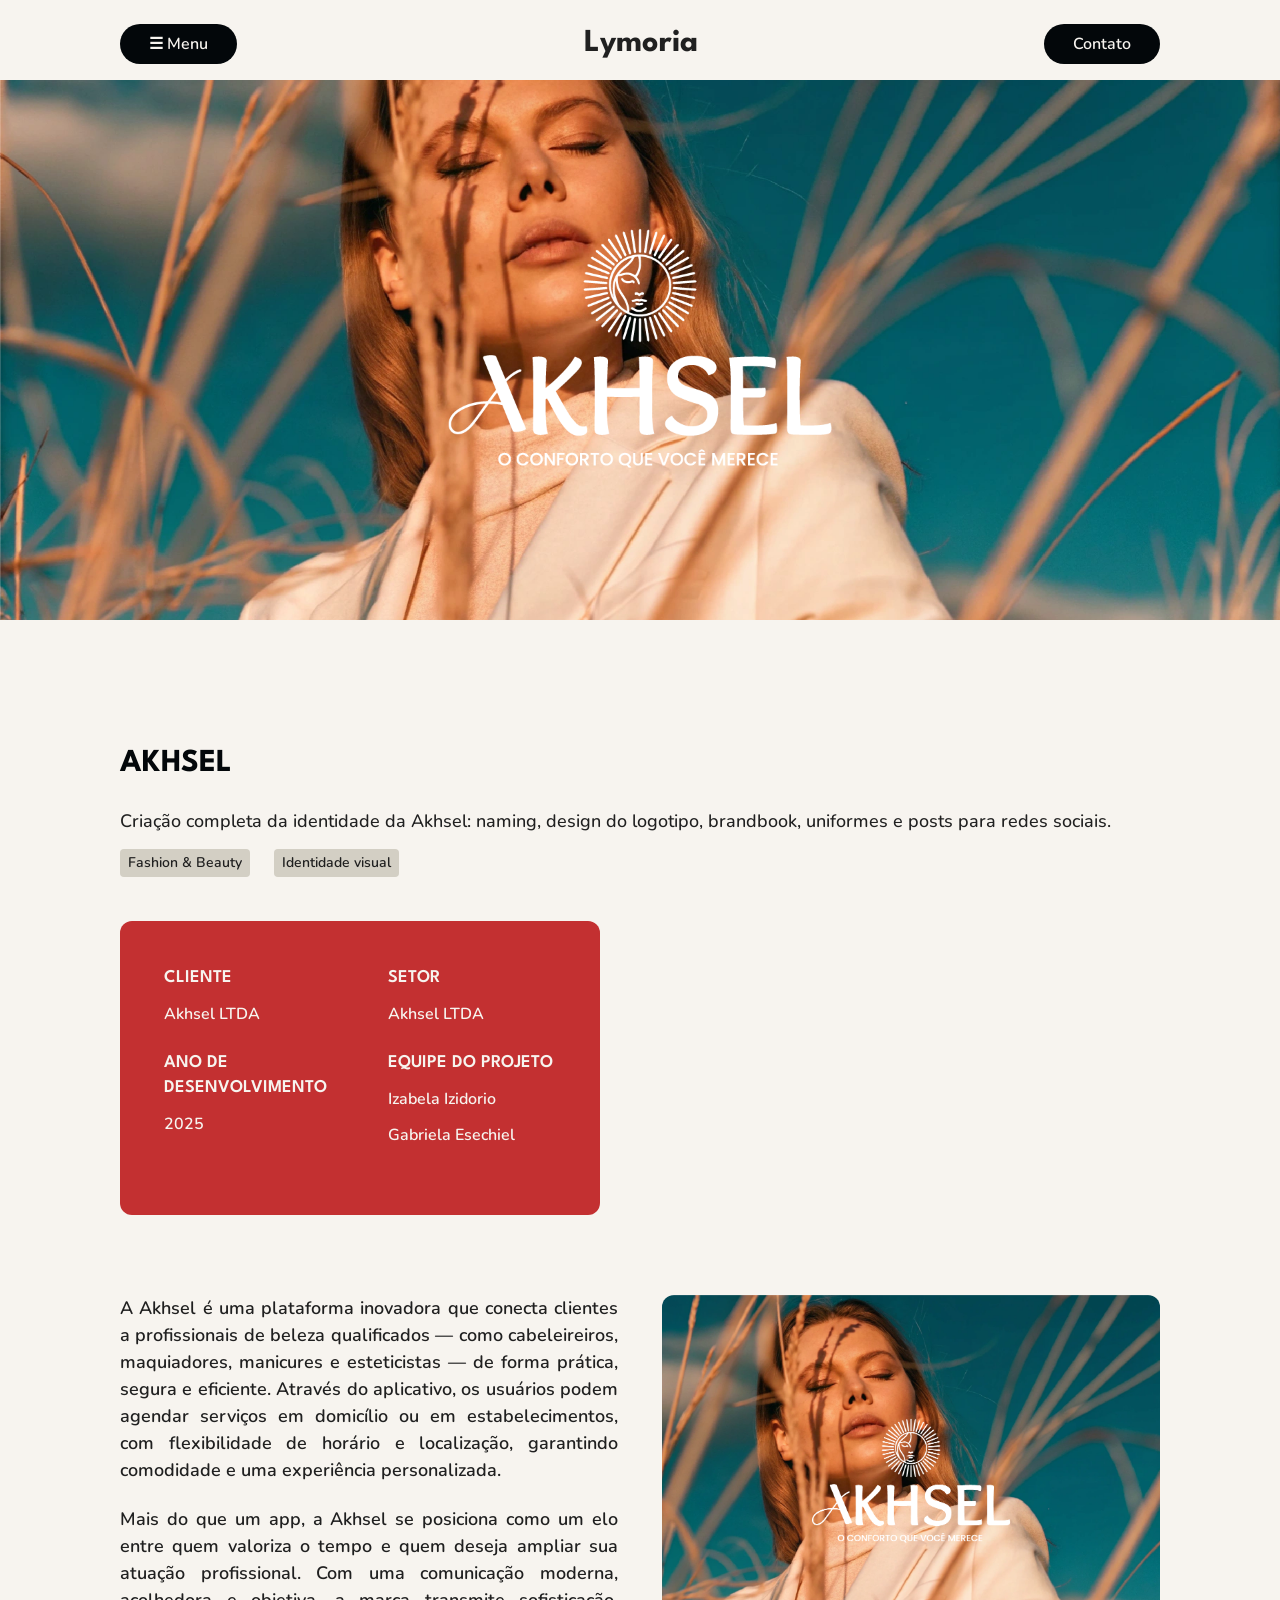
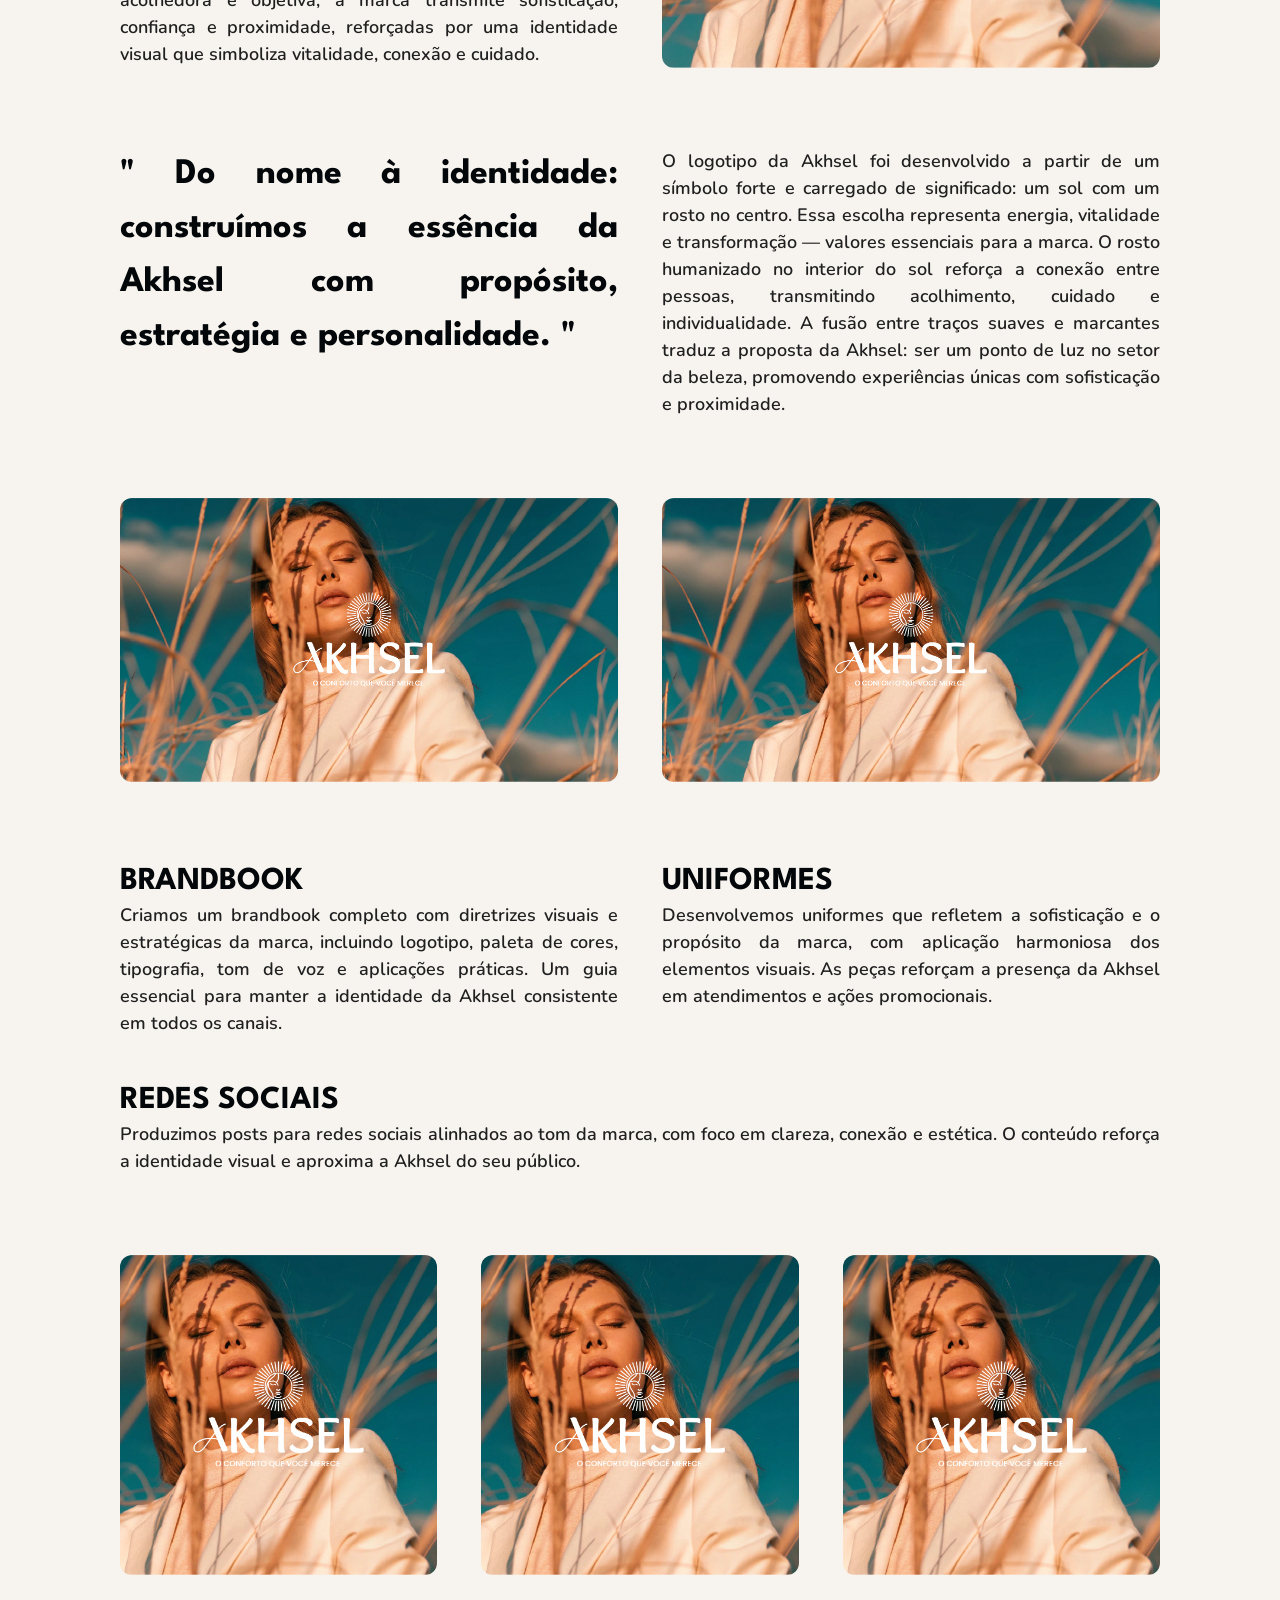
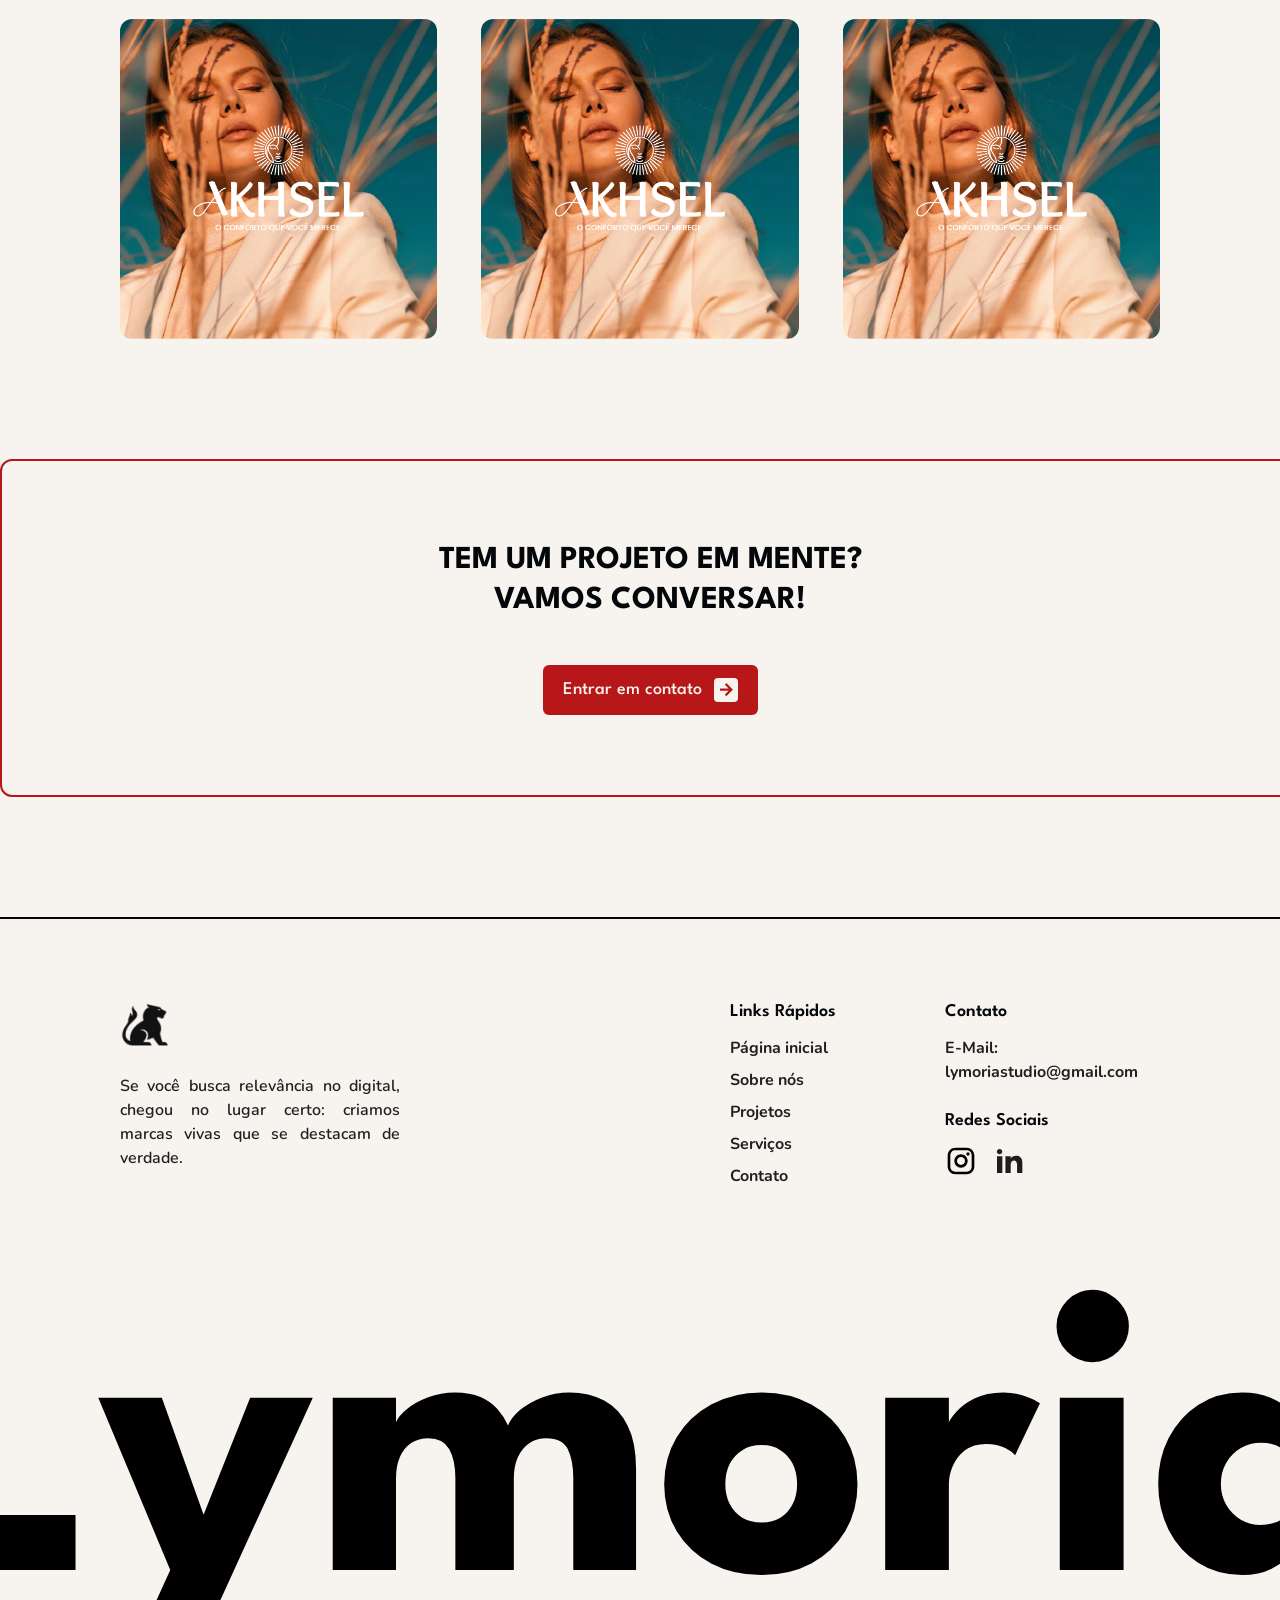
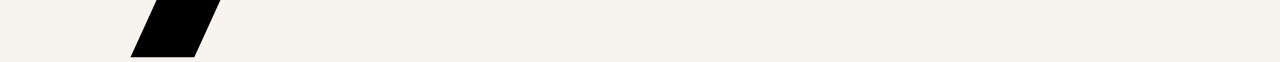
==== akhsel.html @ c05a69fa "projeto pg" ====
<!DOCTYPE html>
<html lang="pt-br">

<head>
    <meta charset="UTF-8">
    <meta name="viewport" content="width=device-width, initial-scale=1.0">
    <link rel="preconnect" href="https://fonts.googleapis.com">
    <link rel="preconnect" href="https://fonts.gstatic.com" crossorigin>
    <link
        href="https://fonts.googleapis.com/css2?family=League+Spartan:wght@100..900&family=Nunito:ital,wght@0,200..1000;1,200..1000&display=swap"
        rel="stylesheet">
    <link href="https://fonts.googleapis.com/icon?family=Material+Icons" rel="stylesheet" />
    <link rel="shortcut icon" href="./img/logos/fiveicon-preto.svg" type="image/x-icon">
    <link rel="stylesheet" href="./css/style.css">
    <title>Projeto - Akhsel</title>
</head>

<body>

    <!--NAVBAR-->
    <header>
        <nav class="navbar">
            <div class="nav-left">
                <button class="nav-btn menu-btn font-2-s-sb cor-b0" id="menu-toggle">☰ Menu</button>

                <!-- Menu que aparece ao clicar -->
                <div id="menu-popup" class="menu-popup hidden">
                    <ul>
                        <li><a href="./index.html" class="font-2-m-sb cor-b0">Página Inicial</a></li>
                        <li><a href="./aboutus.html" class="font-2-m-sb cor-b0">Sobre nós</a></li>
                        <li><a href="./projetosgeral.html" class="font-2-m-sb cor-b0">Projetos</a></li>
                        <li><a href="./contact.html" class="font-2-m-sb cor-b0">Contato</a></li>
                    </ul>
                </div>
            </div>

            <a href="index.html" class="font-1-xl-b cor-b7">Lymoria</a>
            <button class="nav-btn contato-btn font-2-s-sb"><a href=" #" class="cor-b0">Contato</a></button>
        </nav>
    </header>

    <!--IMAGEM OU VIDEO DESTAQUE-->
    <div class="header-hero">
        <img src="./img/projetos/akhesel/Ativo 3.png" alt="">
    </div>

    <!--CONTEUDO - STUDY CASE-->
    <section class="contedo-projetos-desc">
        <div class="content-conteudo">

            <!--CONT-P1-->
            <div class="cont-p1">
                <div class="cont-txt">
                    <h1 class="font-1-xl-b cor-b8">AKHSEL</h1>
                    <p class="font-2-m cor-b7">Criação completa da identidade da Akhsel: naming, design do logotipo,
                        brandbook, uniformes e
                        posts para redes sociais.</p>
                </div>
                <!--CATEGORIAS-->
                <div class="destaques-categorias">
                    <div class="card-cat-pg">
                        <h3 class="font-2-xs-sb cor-b7">Fashion & Beauty</h3>
                    </div>
                    <div class="card-cat-pg">
                        <h3 class="font-2-xs-sb cor-b7">Identidade visual</h3>
                    </div>
                </div>

                <!--INFORMAÇÃO-->
                <div class="inf-cricao">
                    <div class="card-inf">
                        <div class="inf-1">
                            <div class="inf-txt">
                                <h3 class="font-1-m-sb cor-b0">CLIENTE</h3>
                                <p class="font-2-s-sb cor-b0">Akhsel LTDA</p>
                            </div>

                            <div class="inf-txt">
                                <h3 class="font-1-m-sb cor-b0">ANO DE DESENVOLVIMENTO</h3>
                                <p class="font-2-s-sb cor-b0">2025</p>
                            </div>
                        </div>

                        <div class="inf-2">
                            <div class="inf-txt">
                                <h3 class="font-1-m-sb cor-b0">SETOR</h3>
                                <p class="font-2-s-sb cor-b0">Akhsel LTDA</p>
                            </div>

                            <div class="inf-txt">
                                <h3 class="font-1-m-sb cor-b0">EQUIPE DO PROJETO</h3>
                                <p class="font-2-s-sb cor-b0">Izabela Izidorio</p>
                                <p class="font-2-s-sb cor-b0">Gabriela Esechiel</p>
                            </div>
                        </div>
                    </div>
                </div>
            </div>

            <!--CONT-P2-->
            <div class="cont-p2">
                <div class="cont-txt-p2">

                    <div class="p2-desc">
                        <p class="p2-1 font-2-m-sb cor-b7">A Akhsel é uma plataforma inovadora que conecta clientes a
                            profissionais de beleza qualificados — como cabeleireiros, maquiadores, manicures e
                            esteticistas — de forma prática, segura e eficiente. Através do aplicativo, os usuários
                            podem agendar serviços em domicílio ou em estabelecimentos, com flexibilidade de horário e
                            localização, garantindo comodidade e uma experiência personalizada.</p>

                        <p class="p2-2 font-2-m-sb cor-b7">Mais do que um app, a Akhsel se posiciona como um elo entre
                            quem valoriza o tempo e quem deseja ampliar sua atuação profissional. Com uma comunicação
                            moderna, acolhedora e objetiva, a marca transmite sofisticação, confiança e proximidade,
                            reforçadas por uma identidade visual que simboliza vitalidade, conexão e cuidado.</p>
                    </div>

                    <div class="p2-img">
                        <img src="./img/projetos/akhesel/Ativo 3.png" alt="">
                    </div>

                </div>
            </div>

            <!--CONT-P3-->
            <div class="cont-p3">
                <div class="cta-desc-p3 font-1-l cor-b8">
                    <h1>" Do nome à identidade: construímos a essência da Akhsel com propósito, estratégia e
                        personalidade. "</h1>
                </div>

                <div class="desc-p3">
                    <p class="font-2-m-sb cor-b7">O logotipo da Akhsel foi desenvolvido a partir de um símbolo forte e
                        carregado de significado: um
                        sol com um rosto no centro. Essa escolha representa energia, vitalidade e transformação —
                        valores essenciais para a marca. O rosto humanizado no interior do sol reforça a conexão entre
                        pessoas, transmitindo acolhimento, cuidado e individualidade. A fusão entre traços suaves e
                        marcantes traduz a proposta da Akhsel: ser um ponto de luz no setor da beleza, promovendo
                        experiências únicas com sofisticação e proximidade.</p>
                </div>
            </div>

            <!--CONT-P4-->
            <div class=" cont-p4">
                <div class="cont-p4-img">
                    <img src="./img/projetos/akhesel/Ativo 3.png" alt="">
                </div>
                <div class="cont-p4-img">
                    <img src="./img/projetos/akhesel/Ativo 3.png" alt="">
                </div>
            </div>
        </div>

        <!--CONT-P5-->
        <div class="cont-p5">
            <div class="cont-p5-txt">
                <div class="p5-t1">
                    <!--BRANDBOOK-->
                    <div class="p5-txt">
                        <h1 class="font-1-xl-b cor-b8">BRANDBOOK</h1>
                        <p class="font-2-m-sb cor-b7">Criamos um brandbook completo com diretrizes visuais e
                            estratégicas da marca, incluindo
                            logotipo, paleta de cores, tipografia, tom de voz e aplicações práticas. Um guia
                            essencial para manter a identidade da Akhsel consistente em todos os canais.</p>
                    </div>
                    <!--UNIFORMES-->
                    <div class="p5-txt">
                        <h1 class="font-1-xl-b cor-b8">UNIFORMES</h1>
                        <p class="font-2-m-sb cor-b7">Desenvolvemos uniformes que refletem a sofisticação e o propósito
                            da marca, com aplicação
                            harmoniosa dos elementos visuais. As peças reforçam a presença da Akhsel em atendimentos
                            e ações promocionais.</p>
                    </div>
                </div>
                <!--REDES SOCIAIS-->
                <div class="p5-txt">
                    <h1 class="font-1-xl-b cor-b8">REDES SOCIAIS</h1>
                    <p class="font-2-m-sb cor-b7">Produzimos posts para redes sociais alinhados ao tom da marca, com
                        foco em clareza, conexão e
                        estética. O conteúdo reforça a identidade visual e aproxima a Akhsel do seu público.</p>
                </div>
            </div>

            <div class="cont-p5-imgs">
                <div class="p5-img1">
                    <div class="p5-img1-st">
                        <img src="./img/projetos/akhesel/Ativo 3.png" alt="">
                        <img src="./img/projetos/akhesel/Ativo 3.png" alt="">
                        <img src="./img/projetos/akhesel/Ativo 3.png" alt="">
                    </div>
                </div>

                <div class="p5-img2">
                    <div class="p5-img2-st">
                        <img src="./img/projetos/akhesel/Ativo 3.png" alt="">
                        <img src="./img/projetos/akhesel/Ativo 3.png" alt="">
                        <img src="./img/projetos/akhesel/Ativo 3.png" alt="">
                    </div>
                </div>
            </div>
        </div>
    </section>

    <section class="desenvolvimento">
        <div class="dev">
            <div class="dev-container">

            </div>
        </div>
    </section>

    <!--CONTATO-->
    <section class=" contato-section" id="contato">
        <div class="contato-card">
            <div class="contato-texto">
                <h2 class="font-1-xl-b cor-b8">TEM UM PROJETO EM MENTE?<br>VAMOS CONVERSAR!</h2>
                <div class="btn-ct">
                    <a href="./contact.html" class="btn btn-red font-1-m cor-b0">
                        Entrar em contato
                        <span class="icon-square">
                            <span class="material-icons">arrow_forward</span>
                        </span>
                    </a>
                </div>
            </div>
        </div>
    </section>

    <!--FOOTER-->
    <section class="footer-section">
        <div class="line-contft"></div>
        <footer class="footer">
            </div>
            <div class="footer-container">
                <div class="line-cont"><span></span></div>

                <!-- Coluna da Esquerda -->
                <div class="footer-col esquerda">
                    <img src="./img/logos/fiveicon-preto.svg" alt="Logo Lymoria" class="footer-logo">
                    <p class="font-2-s-sb cor-b7">
                        Se você busca relevância no digital, chegou no lugar certo: criamos marcas vivas que se destacam
                        de
                        verdade.
                    </p>
                </div>

                <!-- Agrupamento de Links + Contato -->
                <div class="infos-col">
                    <!-- Coluna do Meio -->
                    <div class="footer-col meio">
                        <h4 class="font-1-m-sb  cor-b8">Links Rápidos</h4>
                        <ul>
                            <li><a class="font-2-s-b cor-b7" href="./index.html">Página inicial</a></li>
                            <li><a class="font-2-s-b cor-b7" href="./aboutus.html">Sobre nós</a></li>
                            <li><a class="font-2-s-b cor-b7" href="./projetosgeral.html">Projetos</a></li>
                            <li><a class="font-2-s-b cor-b7" href="./servicos.html">Serviços</a></li>
                            <li><a class="font-2-s-b cor-b7" href="./contact.html">Contato</a></li>
                        </ul>
                    </div>

                    <!-- Coluna da Direita -->
                    <div class="footer-col direita">
                        <h4 class="font-1-m-sb  cor-b8">Contato</h4>
                        <p class="font-2-s-b cor-b7">E-Mail: lymoriastudio@gmail.com</p>
                        <h4 class="font-1-m-sb  cor-b8 redes-sm">Redes Sociais</h4>
                        <div class="social-icons">
                            <a href="#"><img src="./img/icons/mdi_instagram.svg" alt="Instagram"></a>
                            <a href="#"><img src="./img/icons/ri_linkedin-fill.svg" alt="LinkedIn"></a>
                        </div>
                    </div>
                </div>
            </div>

            <div class="footer-brand">
                <h1>Lymoria</h1>
            </div>
        </footer>
    </section>


    <script type="module" src="./script/script.js"></script>
</body>

</html>
---- css/style.css ----
/* Utilidades */
@import "./utilidades/cores.css";
@import "./utilidades/fonts.css";

/* GLOBAL */
@import "./global/global.css";
@import "./global/navbar.css";
@import "./global/footer.css";

/* HOME */
@import"./home/hero.css";
@import "./home/servicos.css";
@import "./home/projetos.css";
@import "./home/cta.css";
@import "./home/sobre.css";
@import "./home/contato.css";

/* PROJETOS */
@import "./projetos/projetosgeral.css";
@import "./projetos/projetos-pg.css";
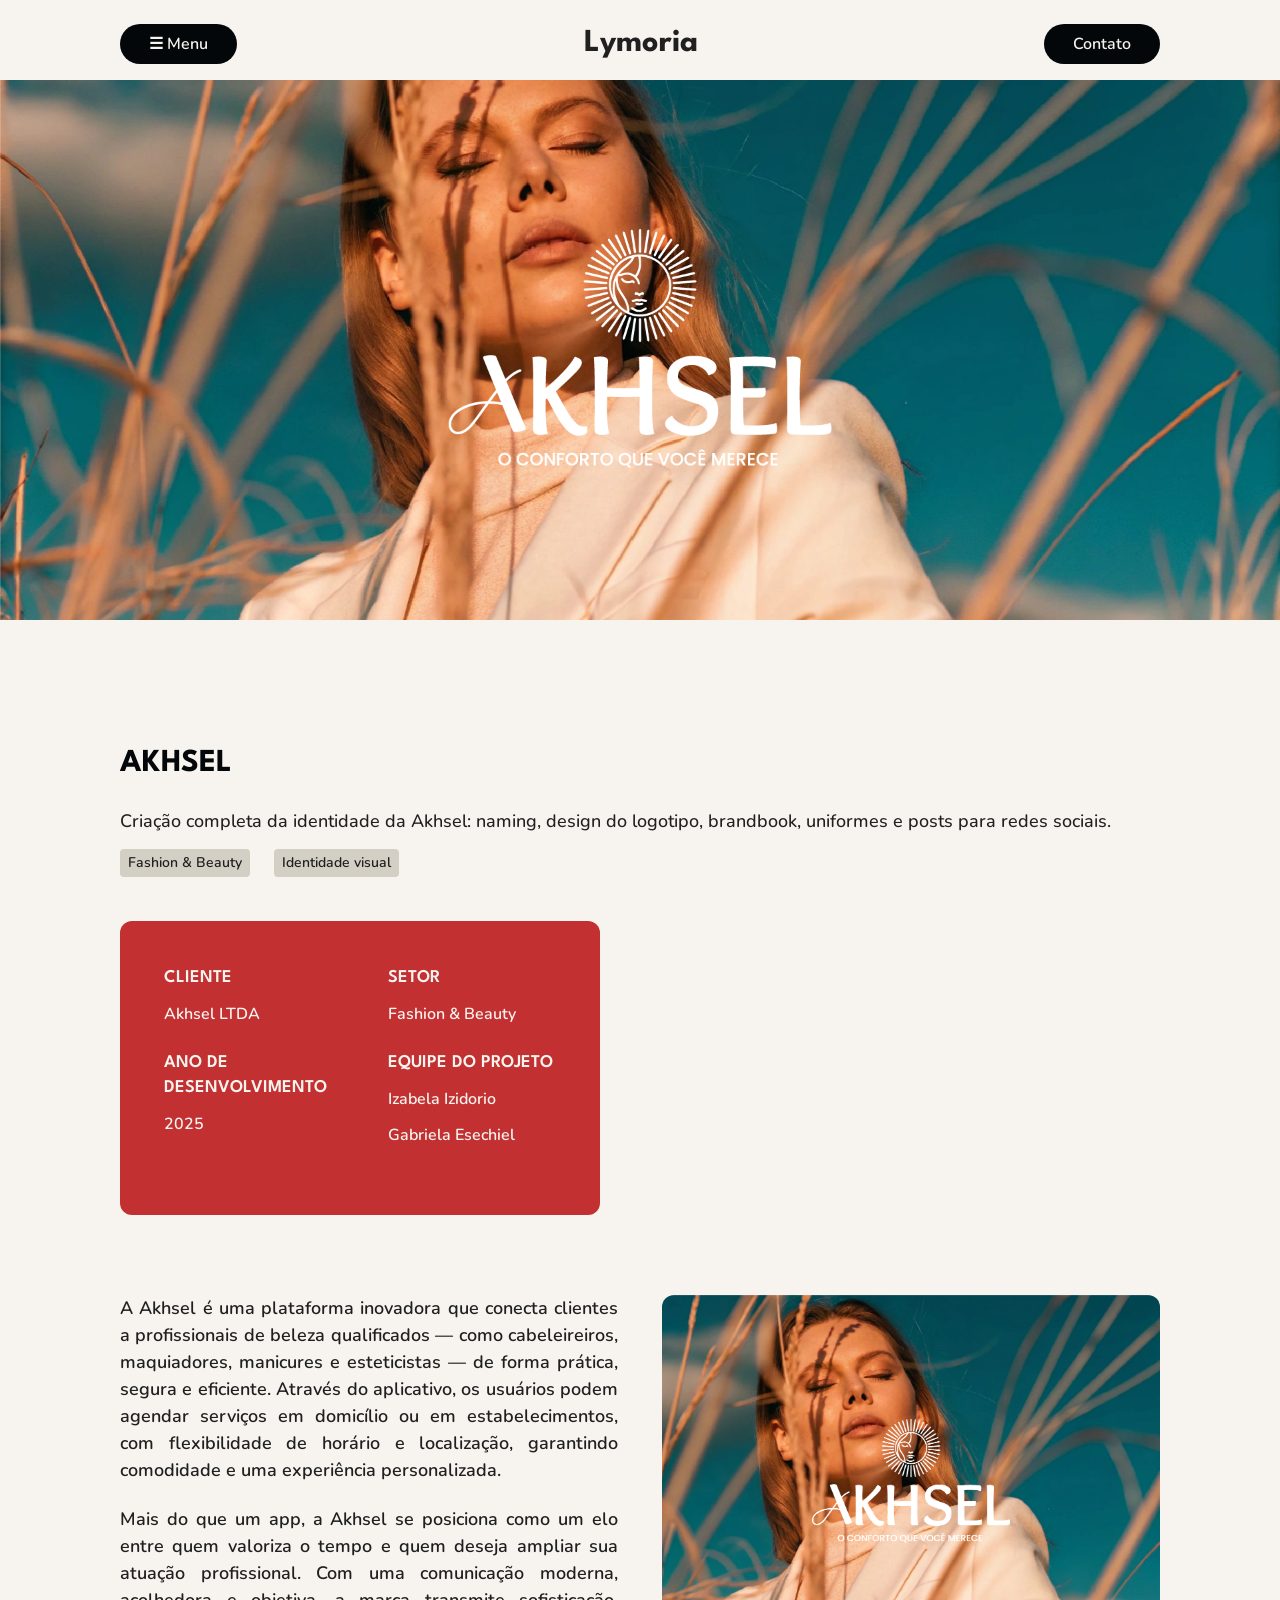
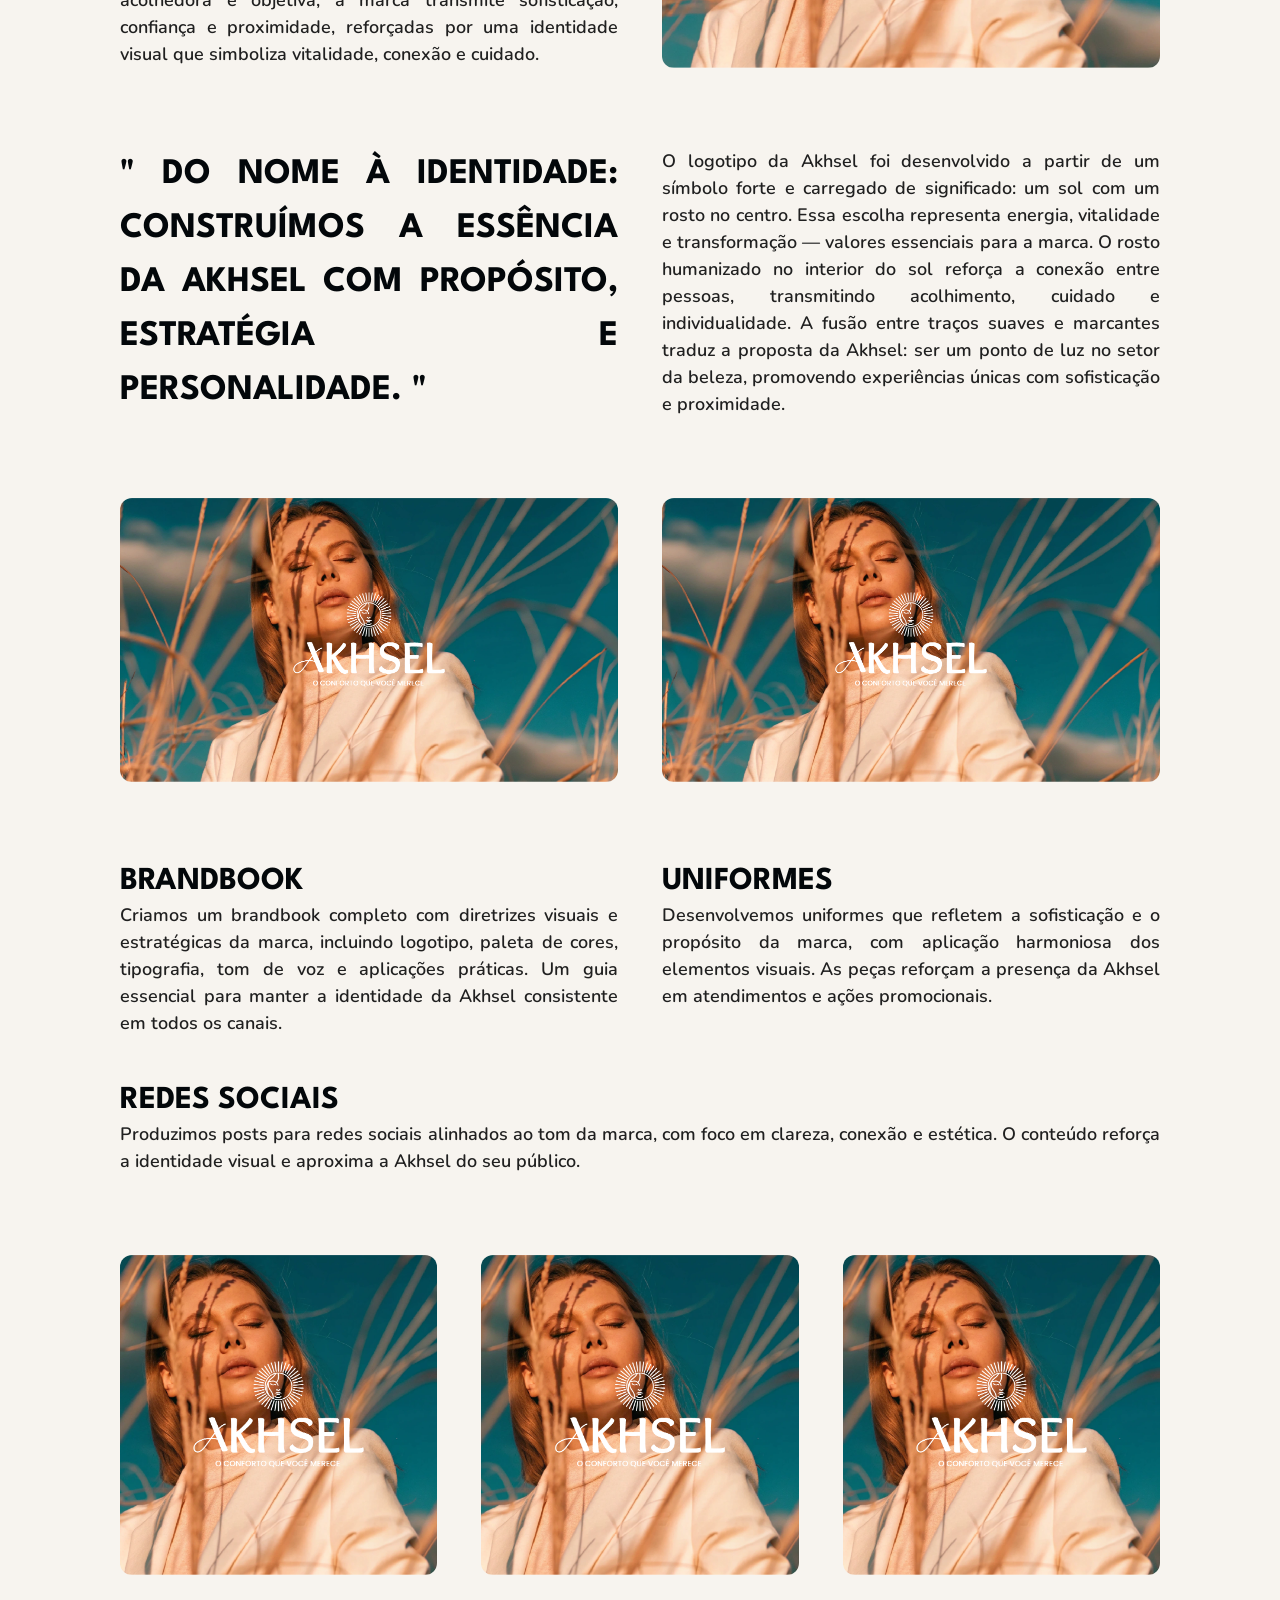
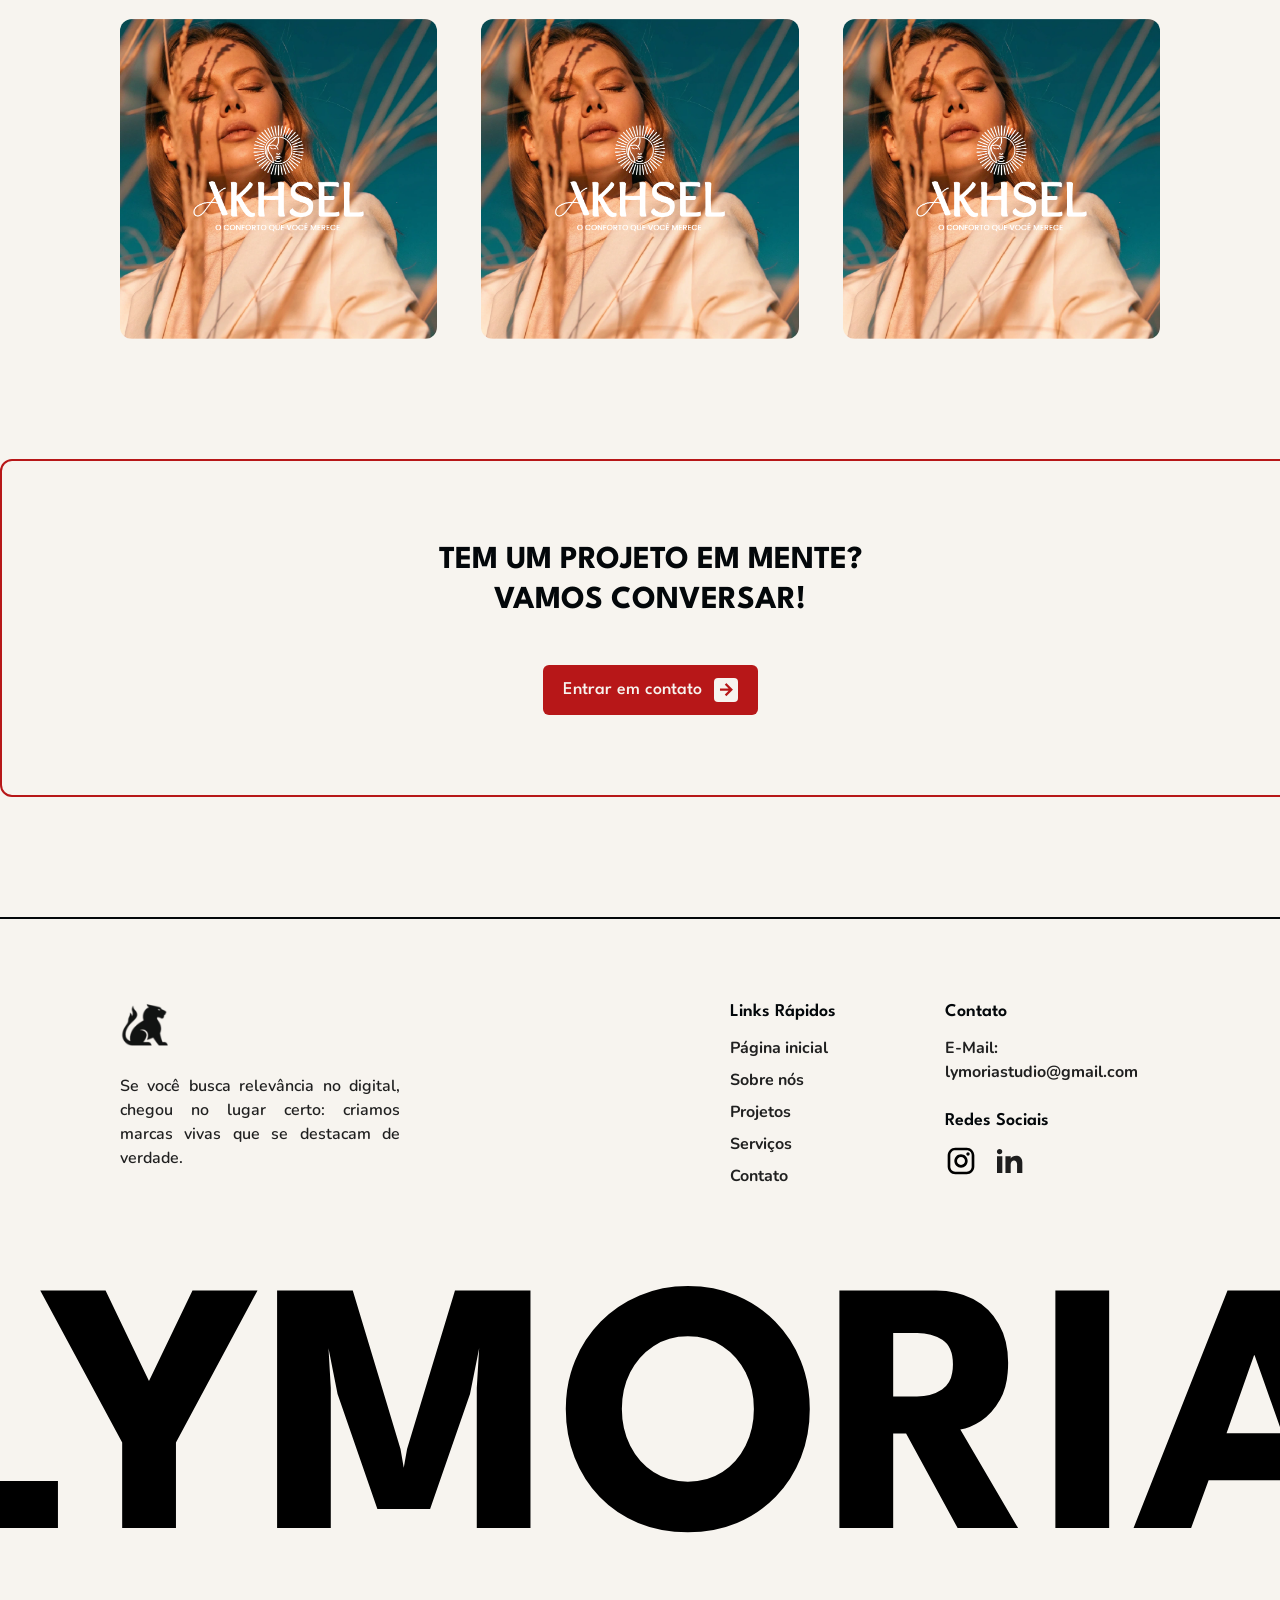
==== commit 74820067: "alt" ====
--- a/akhsel.html
+++ b/akhsel.html
@@ -84,7 +84,7 @@
                         <div class="inf-2">
                             <div class="inf-txt">
                                 <h3 class="font-1-m-sb cor-b0">SETOR</h3>
-                                <p class="font-2-s-sb cor-b0">Akhsel LTDA</p>
+                                <p class="font-2-s-sb cor-b0">Fashion & Beauty</p>
                             </div>
 
                             <div class="inf-txt">
--- a/css/style.css
+++ b/css/style.css
@@ -17,4 +17,7 @@
 
 /* PROJETOS */
 @import "./projetos/projetosgeral.css";
-@import "./projetos/projetos-pg.css";+@import "./projetos/projetos-pg.css";
+
+/*SERVIÇOS*/
+@import "./servicos/service.css"
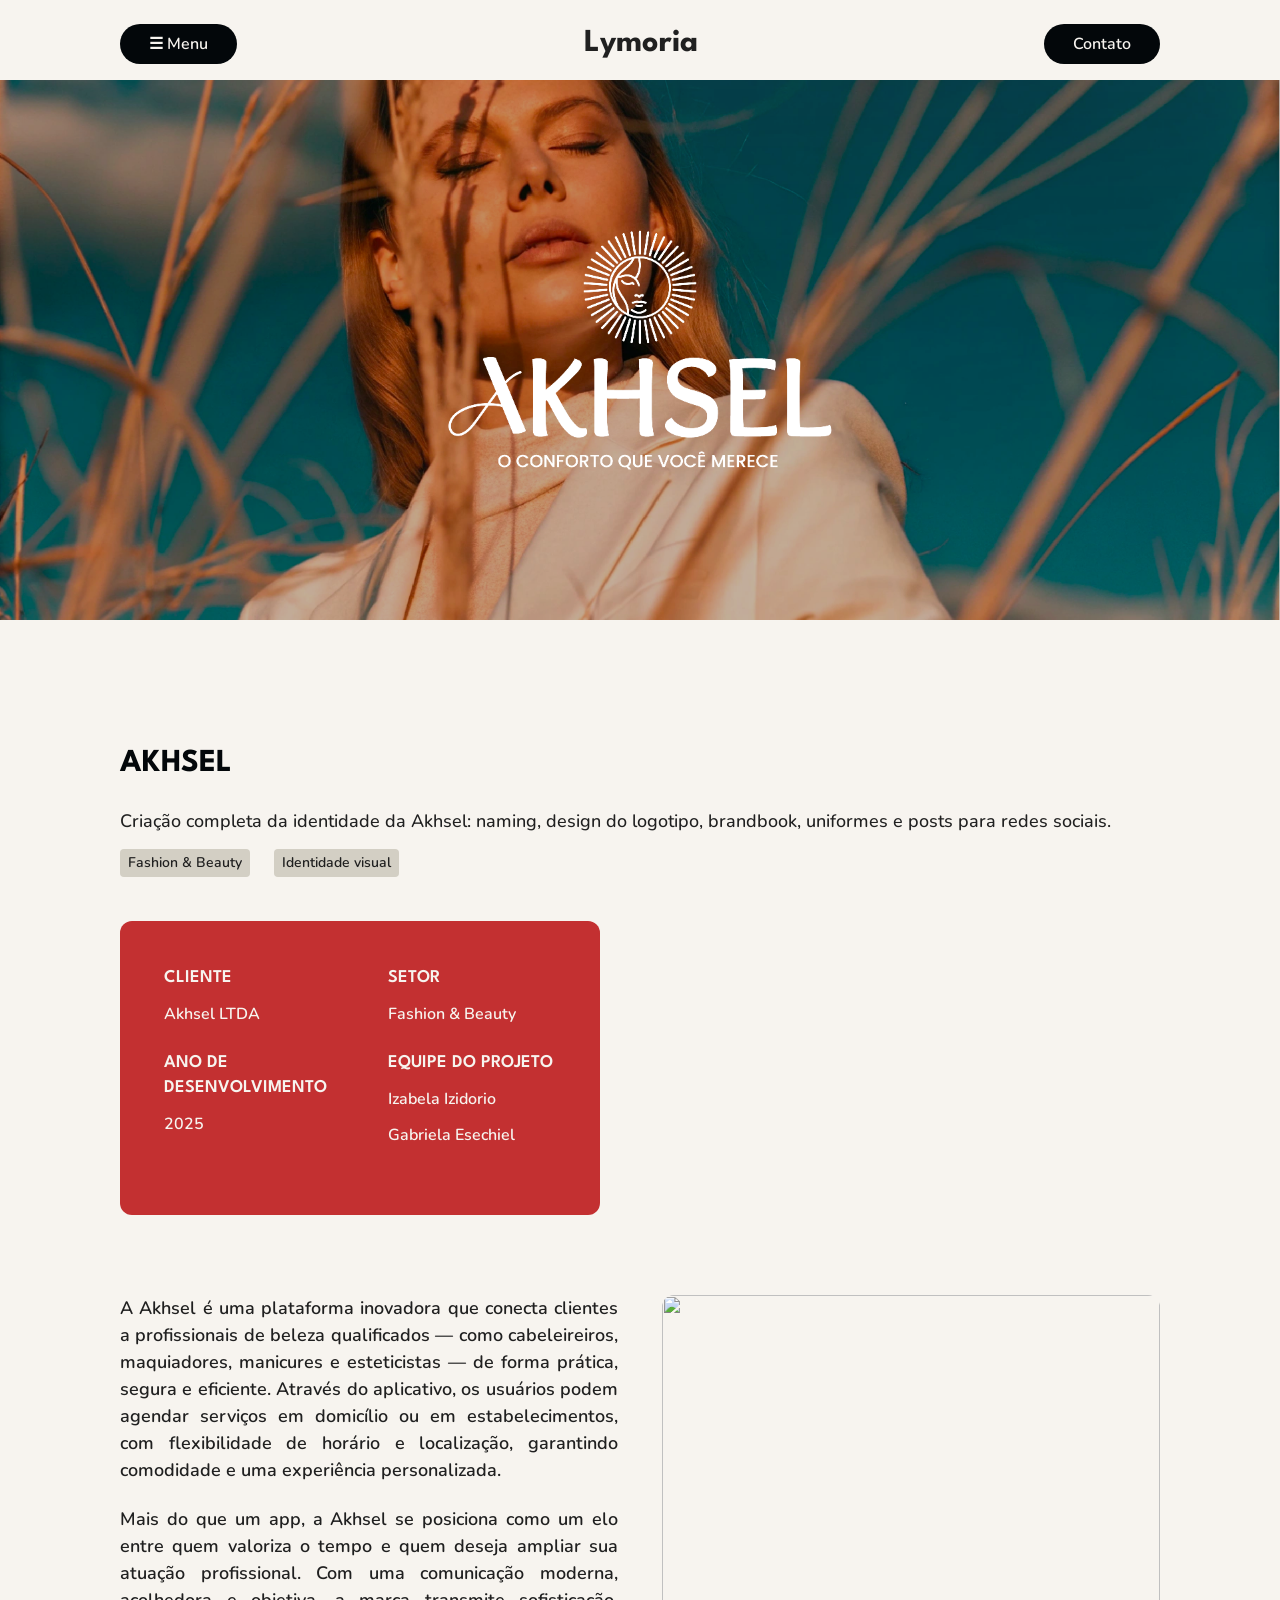
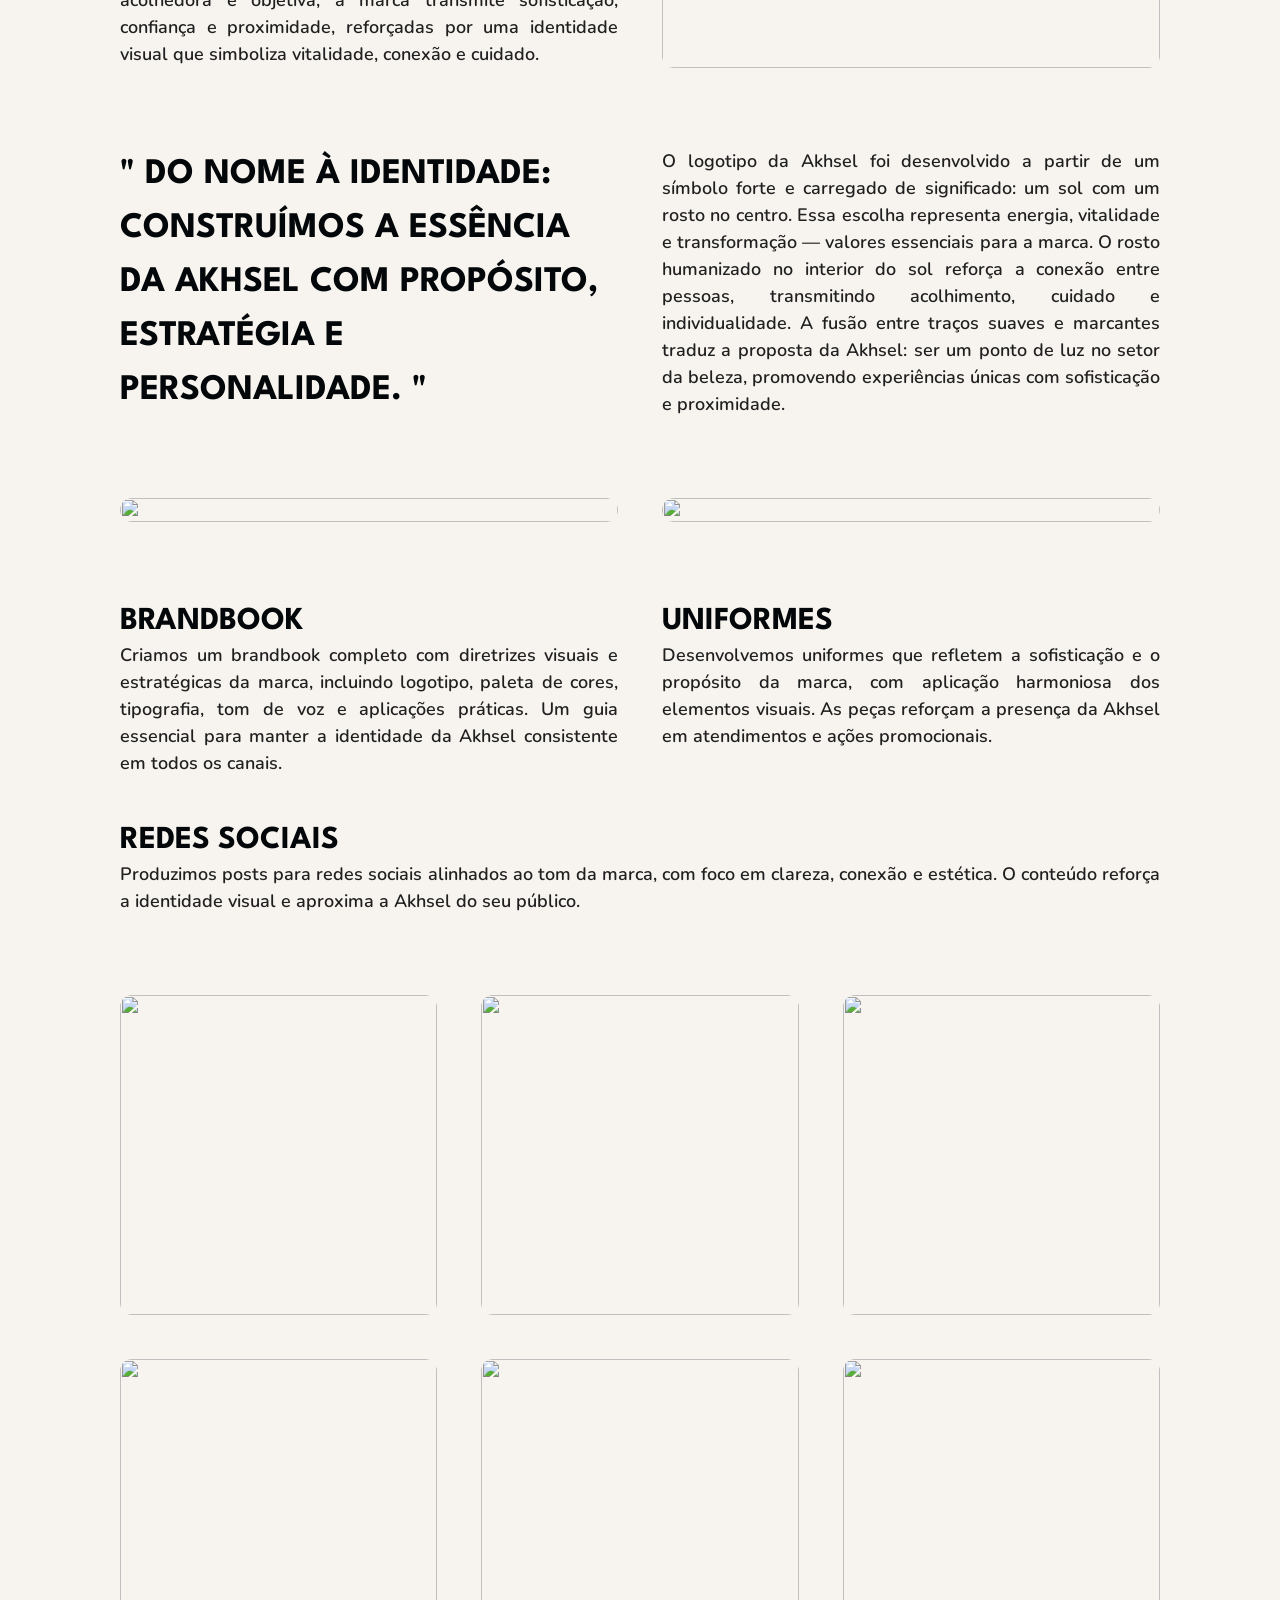
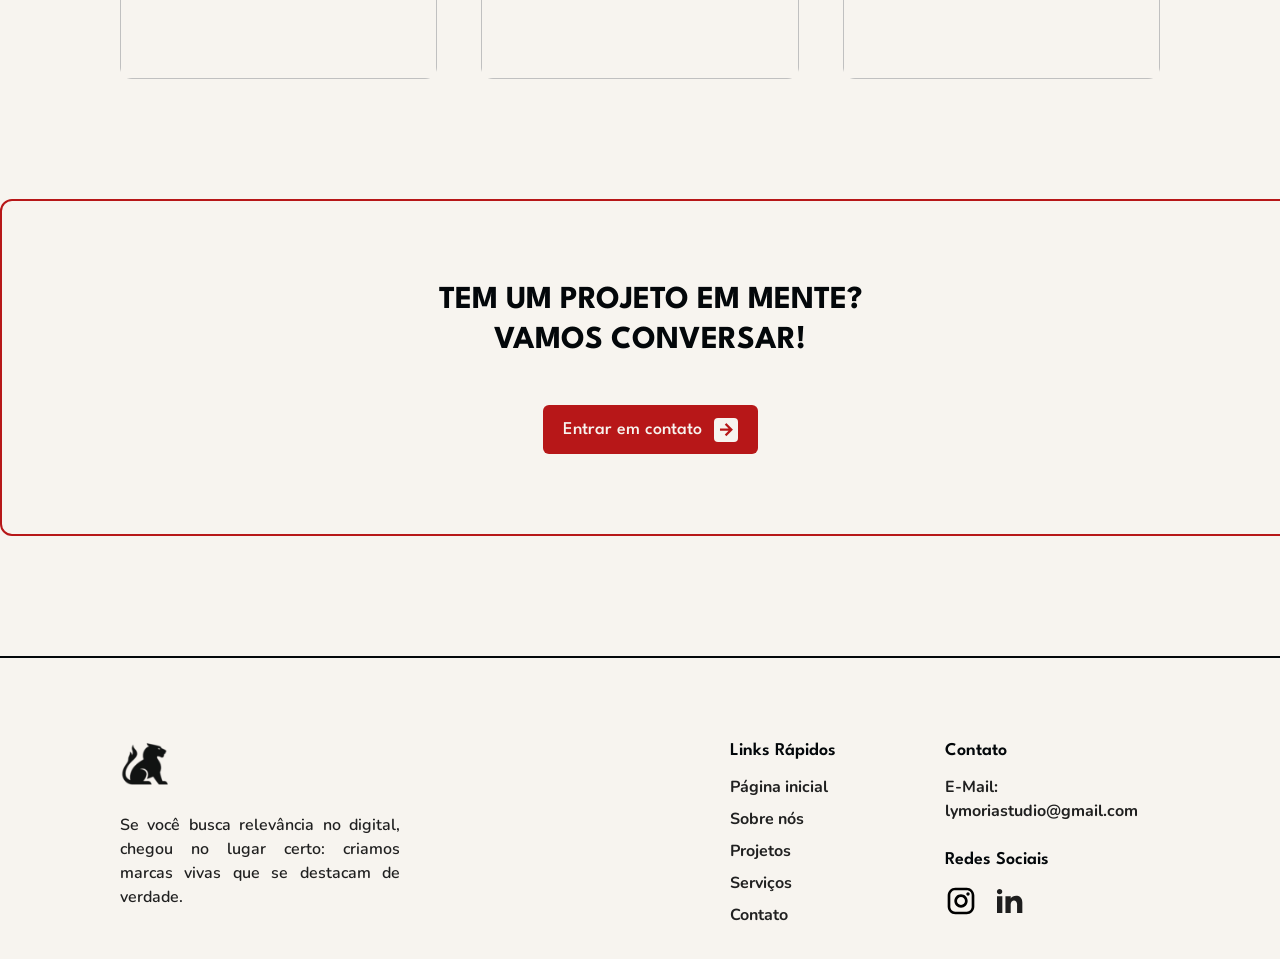
==== commit b011f8ff: "atualização" ====
--- a/akhsel.html
+++ b/akhsel.html
@@ -16,7 +16,6 @@
 </head>
 
 <body>
-
     <!--NAVBAR-->
     <header>
         <nav class="navbar">
@@ -27,21 +26,21 @@
                 <div id="menu-popup" class="menu-popup hidden">
                     <ul>
                         <li><a href="./index.html" class="font-2-m-sb cor-b0">Página Inicial</a></li>
-                        <li><a href="./aboutus.html" class="font-2-m-sb cor-b0">Sobre nós</a></li>
+                        <li><a href="./index.html#aboutus" class="font-2-m-sb cor-b0">Sobre nós</a></li>
                         <li><a href="./projetosgeral.html" class="font-2-m-sb cor-b0">Projetos</a></li>
                         <li><a href="./contact.html" class="font-2-m-sb cor-b0">Contato</a></li>
                     </ul>
                 </div>
             </div>
 
-            <a href="index.html" class="font-1-xl-b cor-b7">Lymoria</a>
-            <button class="nav-btn contato-btn font-2-s-sb"><a href=" #" class="cor-b0">Contato</a></button>
+            <a href="./index.html" class="font-1-xl-b cor-b7">Lymoria</a>
+            <button class="nav-btn contato-btn font-2-s-sb"><a href="./contact.html" class="cor-b0">Contato</a></button>
         </nav>
     </header>
 
     <!--IMAGEM OU VIDEO DESTAQUE-->
     <div class="header-hero">
-        <img src="./img/projetos/akhesel/Ativo 3.png" alt="">
+        <img src="./img/projetos/akhsel/imagem-logo-ahksel@2x.png" alt="">
     </div>
 
     <!--CONTEUDO - STUDY CASE-->
@@ -269,11 +268,6 @@
                     </div>
                 </div>
             </div>
-
-            <div class="footer-brand">
-                <h1>Lymoria</h1>
-            </div>
-        </footer>
     </section>
 
 
--- a/css/style.css
+++ b/css/style.css
@@ -6,6 +6,9 @@
 @import "./global/global.css";
 @import "./global/navbar.css";
 @import "./global/footer.css";
+
+/* CONTATO*/
+@import "./contato/contatopag.css";
 
 /* HOME */
 @import"./home/hero.css";
